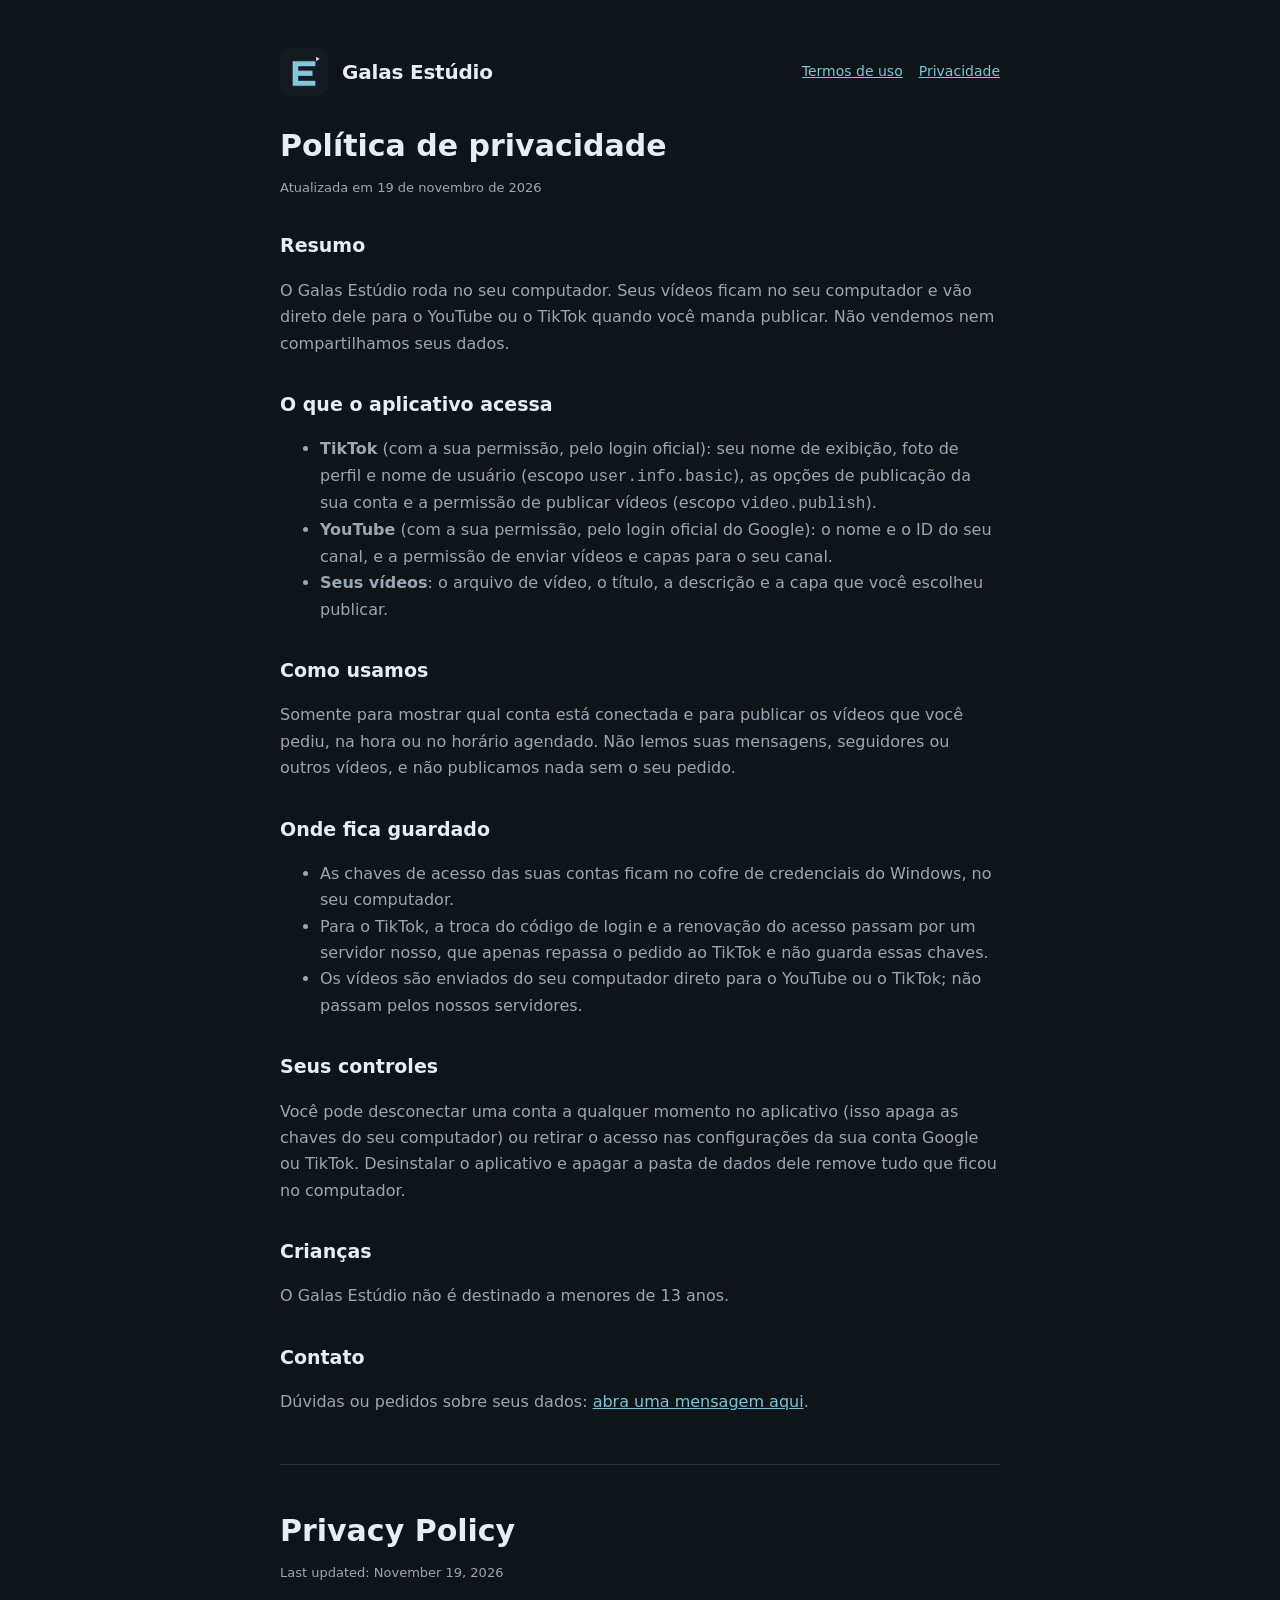
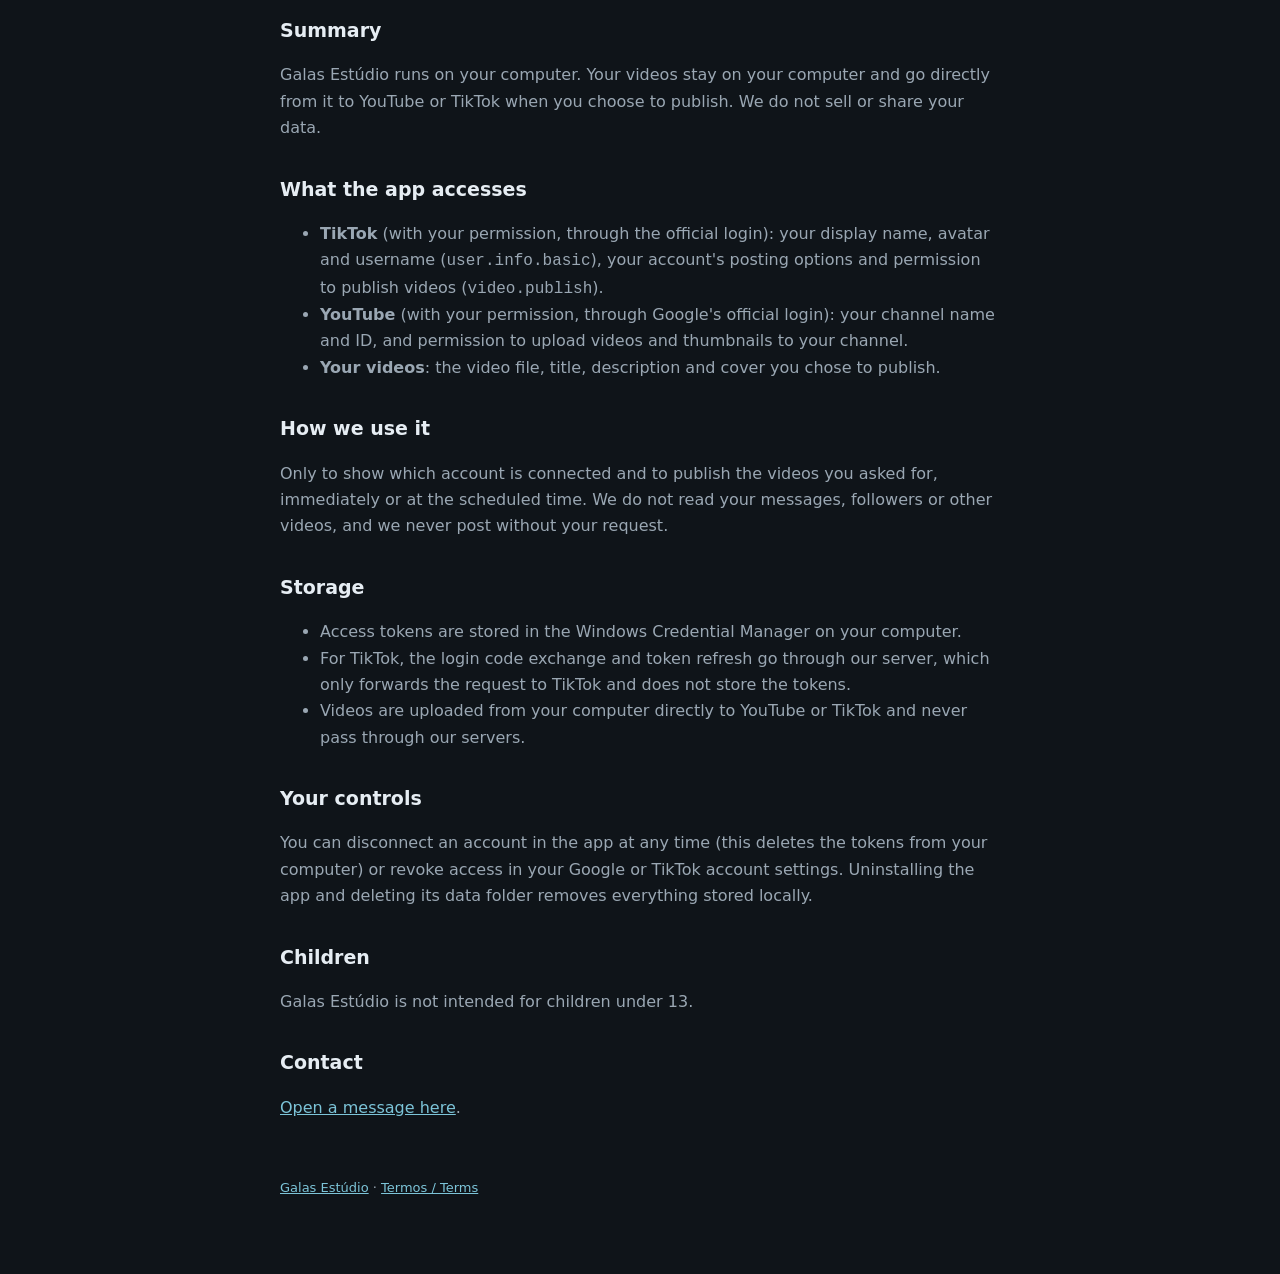
==== docs/privacidade.html @ ee8d67f8 "Site do Galas Estúdio: página inicial, termos de uso e privacidade Co-Authored-By: Claude Opus 5.5 <" ====
<!doctype html>
<html lang="pt-BR">
<head>
<meta charset="utf-8">
<meta name="viewport" content="width=device-width, initial-scale=1">
<title>Política de privacidade · Galas Estúdio</title>
<link rel="icon" href="icone.png">
<link rel="stylesheet" href="estilo.css">
</head>
<body>
<main>
  <header><img src="icone.png" alt=""><b><a href="./" style="color:inherit;text-decoration:none">Galas Estúdio</a></b>
    <nav><a href="termos.html">Termos de uso</a><a href="privacidade.html">Privacidade</a></nav></header>

  <h1>Política de privacidade</h1>
  <p class="data">Atualizada em 19 de novembro de 2026</p>

  <h2>Resumo</h2>
  <p>O Galas Estúdio roda no seu computador. Seus vídeos ficam no seu computador e vão direto dele para o YouTube ou o TikTok quando você manda publicar. Não vendemos nem compartilhamos seus dados.</p>

  <h2>O que o aplicativo acessa</h2>
  <ul>
    <li><b>TikTok</b> (com a sua permissão, pelo login oficial): seu nome de exibição, foto de perfil e nome de usuário (escopo <code>user.info.basic</code>), as opções de publicação da sua conta e a permissão de publicar vídeos (escopo <code>video.publish</code>).</li>
    <li><b>YouTube</b> (com a sua permissão, pelo login oficial do Google): o nome e o ID do seu canal, e a permissão de enviar vídeos e capas para o seu canal.</li>
    <li><b>Seus vídeos</b>: o arquivo de vídeo, o título, a descrição e a capa que você escolheu publicar.</li>
  </ul>

  <h2>Como usamos</h2>
  <p>Somente para mostrar qual conta está conectada e para publicar os vídeos que você pediu, na hora ou no horário agendado. Não lemos suas mensagens, seguidores ou outros vídeos, e não publicamos nada sem o seu pedido.</p>

  <h2>Onde fica guardado</h2>
  <ul>
    <li>As chaves de acesso das suas contas ficam no cofre de credenciais do Windows, no seu computador.</li>
    <li>Para o TikTok, a troca do código de login e a renovação do acesso passam por um servidor nosso, que apenas repassa o pedido ao TikTok e não guarda essas chaves.</li>
    <li>Os vídeos são enviados do seu computador direto para o YouTube ou o TikTok; não passam pelos nossos servidores.</li>
  </ul>

  <h2>Seus controles</h2>
  <p>Você pode desconectar uma conta a qualquer momento no aplicativo (isso apaga as chaves do seu computador) ou retirar o acesso nas configurações da sua conta Google ou TikTok. Desinstalar o aplicativo e apagar a pasta de dados dele remove tudo que ficou no computador.</p>

  <h2>Crianças</h2>
  <p>O Galas Estúdio não é destinado a menores de 13 anos.</p>

  <h2>Contato</h2>
  <p>Dúvidas ou pedidos sobre seus dados: <a href="https://github.com/GaussNoob/galas-estudio-atualizacoes/issues">abra uma mensagem aqui</a>.</p>

  <hr>
  <div lang="en">
  <h1>Privacy Policy</h1>
  <p class="data">Last updated: November 19, 2026</p>
  <h2>Summary</h2>
  <p>Galas Estúdio runs on your computer. Your videos stay on your computer and go directly from it to YouTube or TikTok when you choose to publish. We do not sell or share your data.</p>
  <h2>What the app accesses</h2>
  <ul>
    <li><b>TikTok</b> (with your permission, through the official login): your display name, avatar and username (<code>user.info.basic</code>), your account's posting options and permission to publish videos (<code>video.publish</code>).</li>
    <li><b>YouTube</b> (with your permission, through Google's official login): your channel name and ID, and permission to upload videos and thumbnails to your channel.</li>
    <li><b>Your videos</b>: the video file, title, description and cover you chose to publish.</li>
  </ul>
  <h2>How we use it</h2>
  <p>Only to show which account is connected and to publish the videos you asked for, immediately or at the scheduled time. We do not read your messages, followers or other videos, and we never post without your request.</p>
  <h2>Storage</h2>
  <ul>
    <li>Access tokens are stored in the Windows Credential Manager on your computer.</li>
    <li>For TikTok, the login code exchange and token refresh go through our server, which only forwards the request to TikTok and does not store the tokens.</li>
    <li>Videos are uploaded from your computer directly to YouTube or TikTok and never pass through our servers.</li>
  </ul>
  <h2>Your controls</h2>
  <p>You can disconnect an account in the app at any time (this deletes the tokens from your computer) or revoke access in your Google or TikTok account settings. Uninstalling the app and deleting its data folder removes everything stored locally.</p>
  <h2>Children</h2>
  <p>Galas Estúdio is not intended for children under 13.</p>
  <h2>Contact</h2>
  <p><a href="https://github.com/GaussNoob/galas-estudio-atualizacoes/issues">Open a message here</a>.</p>
  </div>
  <footer><a href="./">Galas Estúdio</a> · <a href="termos.html">Termos / Terms</a></footer>
</main>
</body>
</html>
---- docs/estilo.css ----
:root {--bg: #0f1419; --panel: #161c22; --line: #263039; --text: #e6edf3; --dim: #9aa7b3; --accent: #7cc4d8;}
* {box-sizing: border-box;}
body {margin: 0; background: var(--bg); color: var(--text); font: 16px/1.65 system-ui, -apple-system, "Segoe UI", sans-serif;}
main {max-width: 760px; margin: 0 auto; padding: 48px 20px 80px;}
header {display: flex; align-items: center; gap: 14px; margin-bottom: 32px;}
header img {width: 48px; height: 48px; border-radius: 12px;}
header b {font-size: 20px; letter-spacing: -.2px;}
nav {display: flex; flex-wrap: wrap; gap: 16px; margin-left: auto; font-size: 14px;}
a {color: var(--accent);}
h1 {font-size: 30px; line-height: 1.2; margin: 0 0 8px;}
h2 {font-size: 19px; margin: 32px 0 6px;}
p, li {color: var(--dim);}
.data {font-size: 13px; color: var(--dim);}
.cartao {background: var(--panel); border: 1px solid var(--line); border-radius: 14px; padding: 20px 22px; margin: 20px 0;}
hr {border: 0; border-top: 1px solid var(--line); margin: 48px 0;}
footer {margin-top: 56px; font-size: 13px; color: var(--dim);}
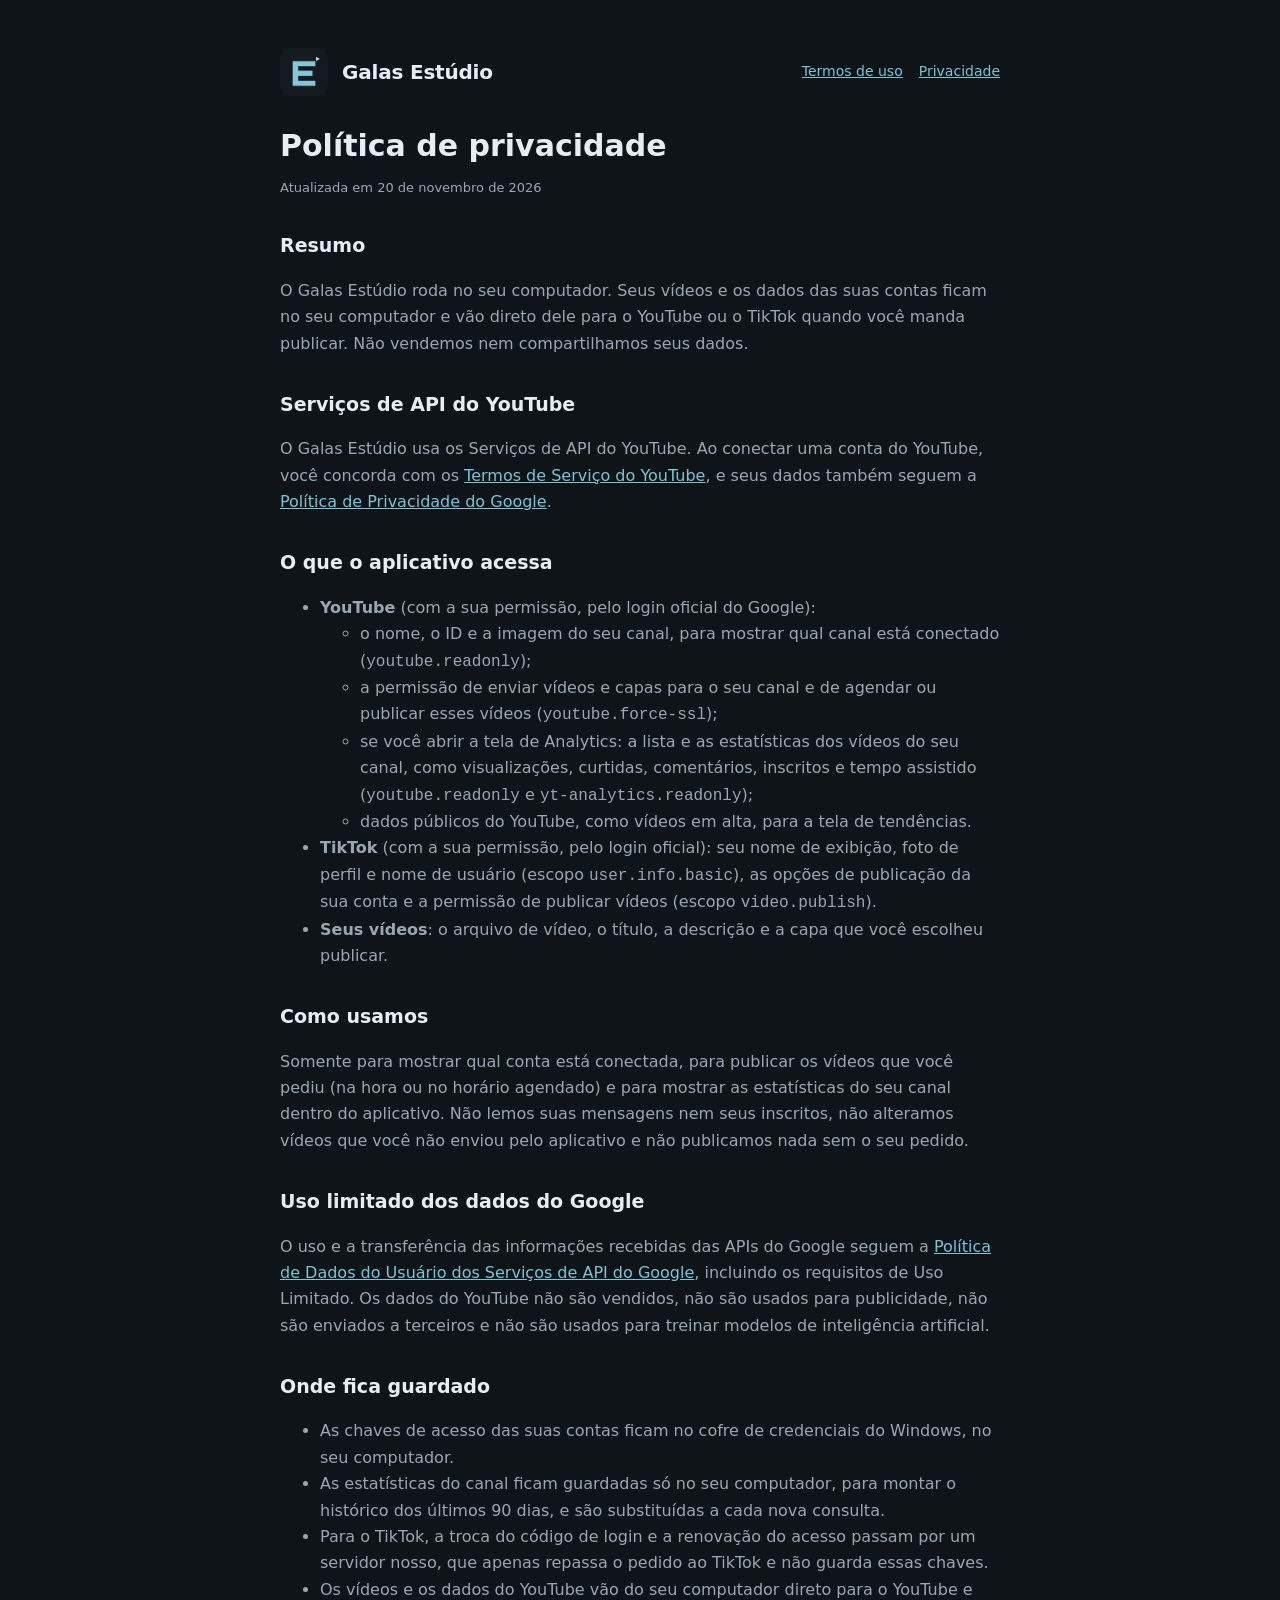
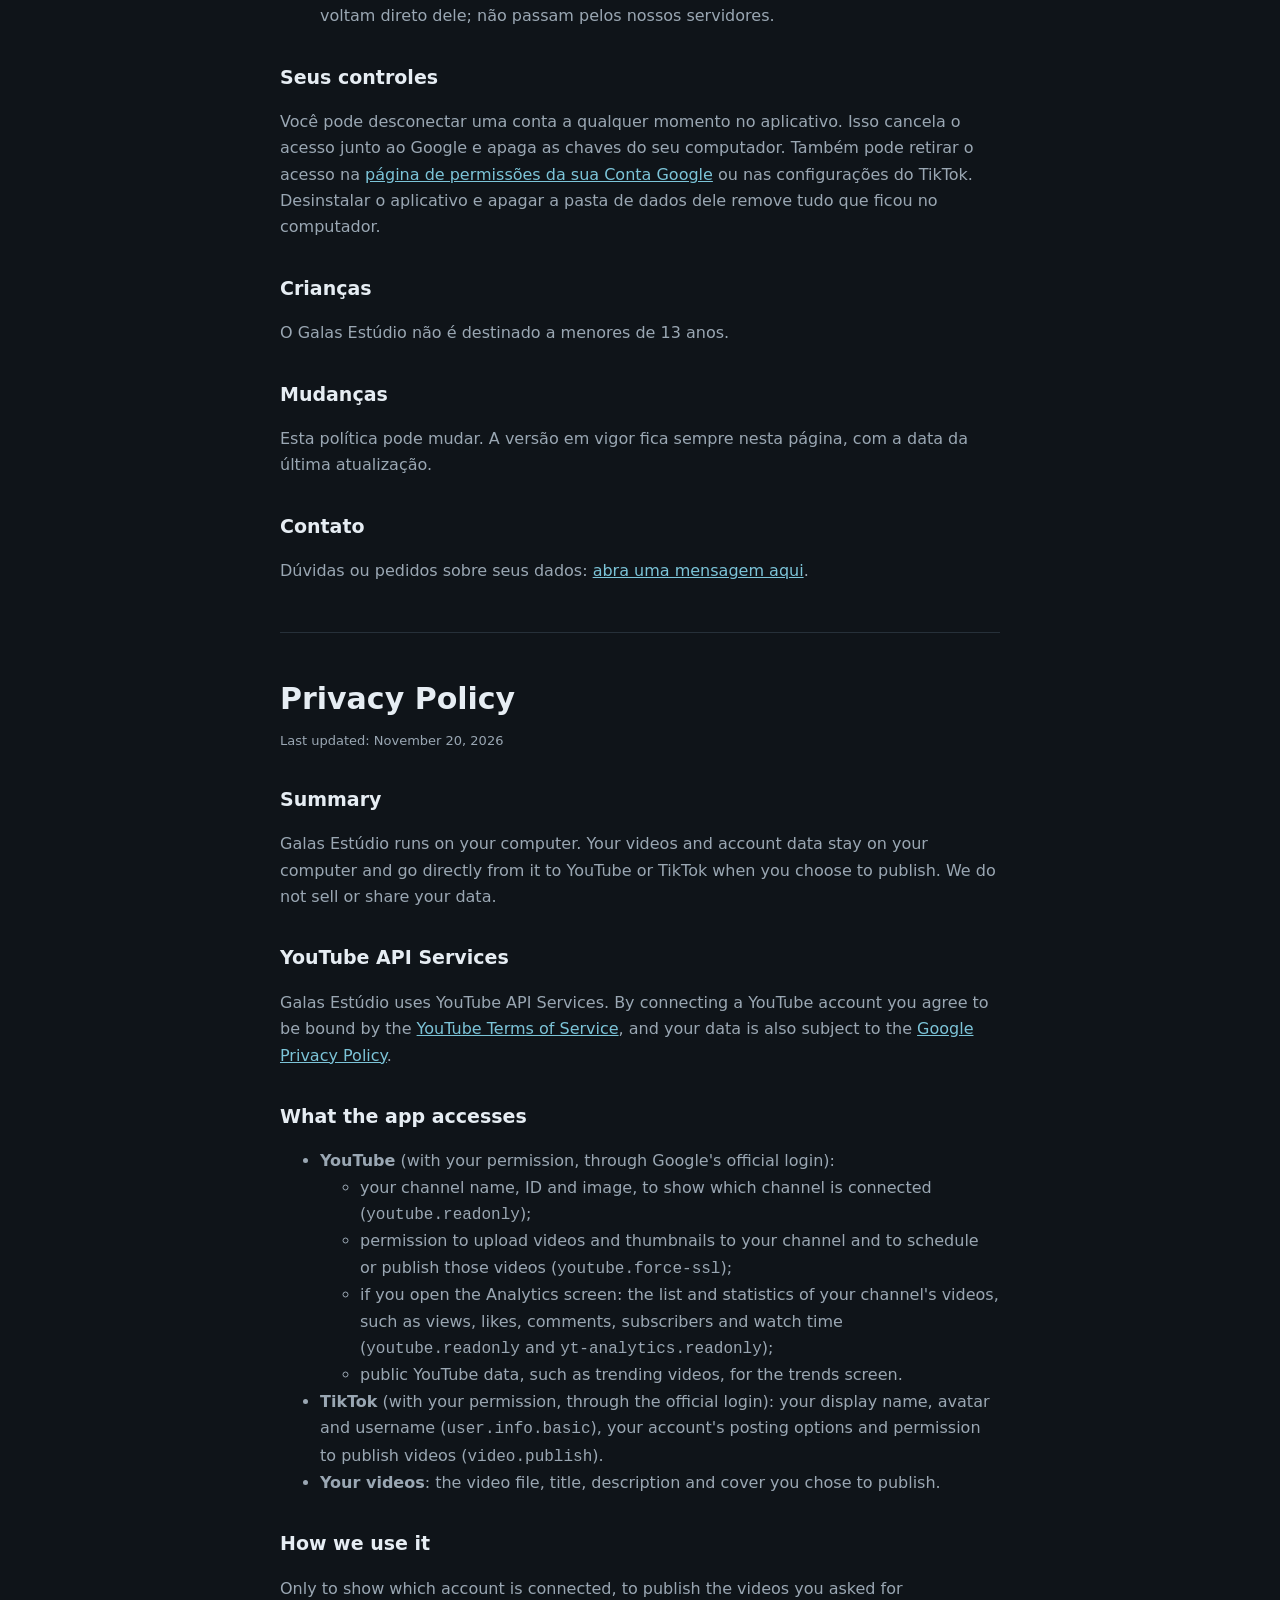
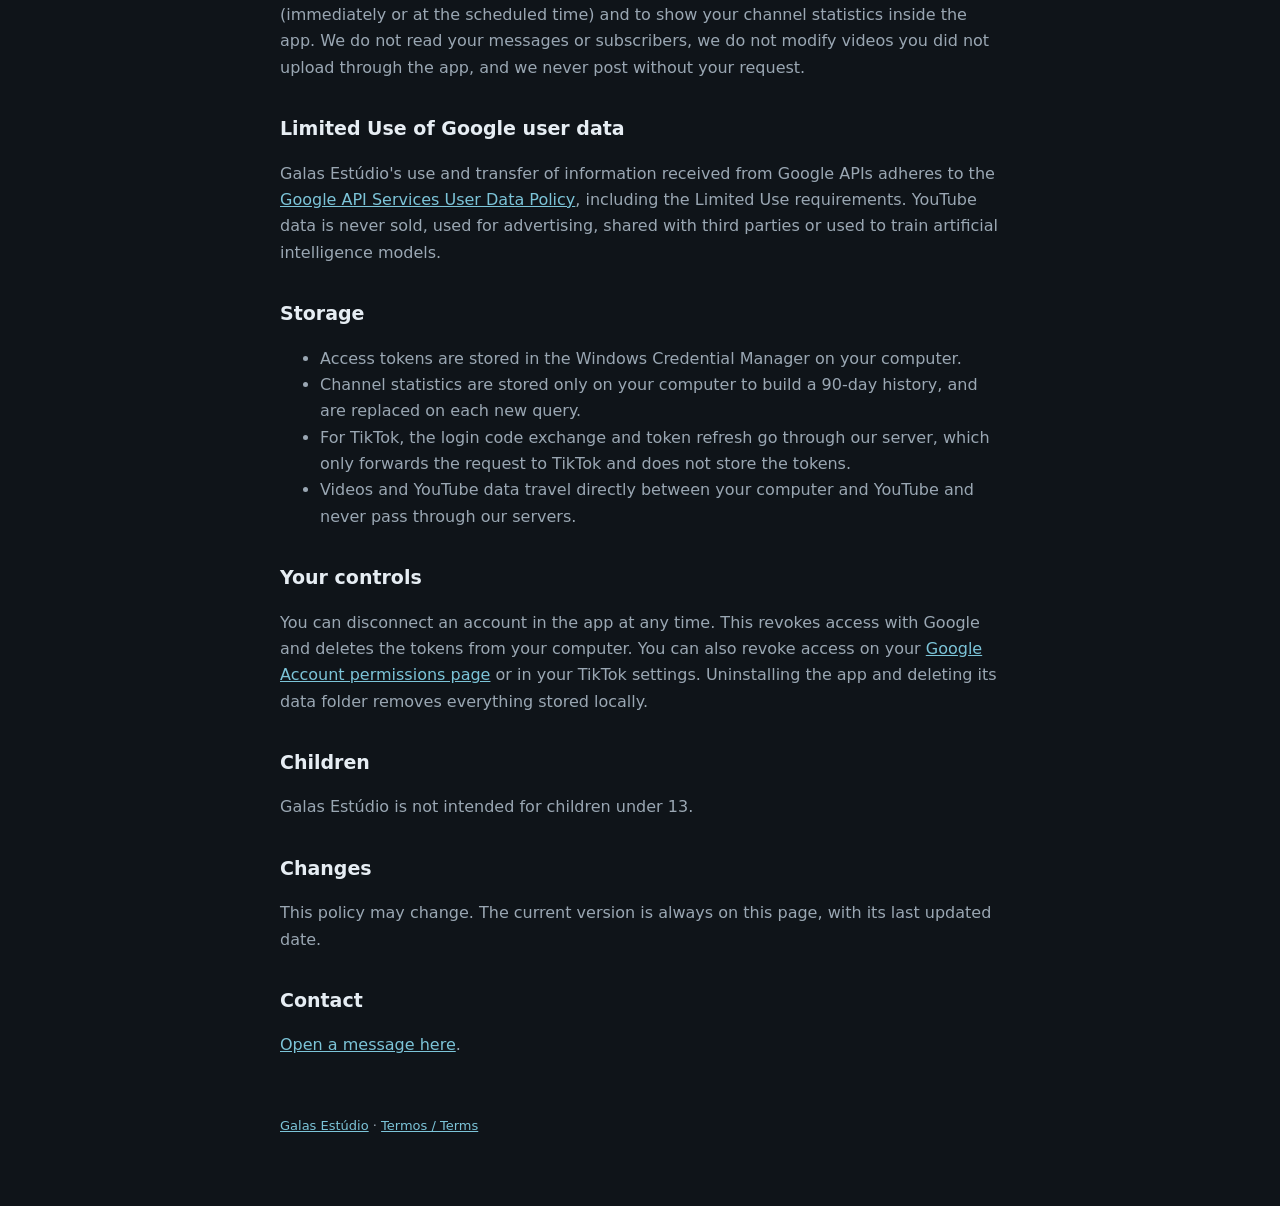
==== commit 046d64cb: "Site: privacidade com YouTube Analytics e Uso Limitado do Google" ====
--- a/docs/privacidade.html
+++ b/docs/privacidade.html
@@ -13,33 +13,50 @@
     <nav><a href="termos.html">Termos de uso</a><a href="privacidade.html">Privacidade</a></nav></header>
 
   <h1>Política de privacidade</h1>
-  <p class="data">Atualizada em 19 de novembro de 2026</p>
+  <p class="data">Atualizada em 20 de novembro de 2026</p>
 
   <h2>Resumo</h2>
-  <p>O Galas Estúdio roda no seu computador. Seus vídeos ficam no seu computador e vão direto dele para o YouTube ou o TikTok quando você manda publicar. Não vendemos nem compartilhamos seus dados.</p>
+  <p>O Galas Estúdio roda no seu computador. Seus vídeos e os dados das suas contas ficam no seu computador e vão direto dele para o YouTube ou o TikTok quando você manda publicar. Não vendemos nem compartilhamos seus dados.</p>
+
+  <h2>Serviços de API do YouTube</h2>
+  <p>O Galas Estúdio usa os Serviços de API do YouTube. Ao conectar uma conta do YouTube, você concorda com os <a href="https://www.youtube.com/t/terms">Termos de Serviço do YouTube</a>, e seus dados também seguem a <a href="https://policies.google.com/privacy">Política de Privacidade do Google</a>.</p>
 
   <h2>O que o aplicativo acessa</h2>
   <ul>
+    <li><b>YouTube</b> (com a sua permissão, pelo login oficial do Google):
+      <ul>
+        <li>o nome, o ID e a imagem do seu canal, para mostrar qual canal está conectado (<code>youtube.readonly</code>);</li>
+        <li>a permissão de enviar vídeos e capas para o seu canal e de agendar ou publicar esses vídeos (<code>youtube.force-ssl</code>);</li>
+        <li>se você abrir a tela de Analytics: a lista e as estatísticas dos vídeos do seu canal, como visualizações, curtidas, comentários, inscritos e tempo assistido (<code>youtube.readonly</code> e <code>yt-analytics.readonly</code>);</li>
+        <li>dados públicos do YouTube, como vídeos em alta, para a tela de tendências.</li>
+      </ul>
+    </li>
     <li><b>TikTok</b> (com a sua permissão, pelo login oficial): seu nome de exibição, foto de perfil e nome de usuário (escopo <code>user.info.basic</code>), as opções de publicação da sua conta e a permissão de publicar vídeos (escopo <code>video.publish</code>).</li>
-    <li><b>YouTube</b> (com a sua permissão, pelo login oficial do Google): o nome e o ID do seu canal, e a permissão de enviar vídeos e capas para o seu canal.</li>
     <li><b>Seus vídeos</b>: o arquivo de vídeo, o título, a descrição e a capa que você escolheu publicar.</li>
   </ul>
 
   <h2>Como usamos</h2>
-  <p>Somente para mostrar qual conta está conectada e para publicar os vídeos que você pediu, na hora ou no horário agendado. Não lemos suas mensagens, seguidores ou outros vídeos, e não publicamos nada sem o seu pedido.</p>
+  <p>Somente para mostrar qual conta está conectada, para publicar os vídeos que você pediu (na hora ou no horário agendado) e para mostrar as estatísticas do seu canal dentro do aplicativo. Não lemos suas mensagens nem seus inscritos, não alteramos vídeos que você não enviou pelo aplicativo e não publicamos nada sem o seu pedido.</p>
+
+  <h2>Uso limitado dos dados do Google</h2>
+  <p>O uso e a transferência das informações recebidas das APIs do Google seguem a <a href="https://developers.google.com/terms/api-services-user-data-policy">Política de Dados do Usuário dos Serviços de API do Google</a>, incluindo os requisitos de Uso Limitado. Os dados do YouTube não são vendidos, não são usados para publicidade, não são enviados a terceiros e não são usados para treinar modelos de inteligência artificial.</p>
 
   <h2>Onde fica guardado</h2>
   <ul>
     <li>As chaves de acesso das suas contas ficam no cofre de credenciais do Windows, no seu computador.</li>
+    <li>As estatísticas do canal ficam guardadas só no seu computador, para montar o histórico dos últimos 90 dias, e são substituídas a cada nova consulta.</li>
     <li>Para o TikTok, a troca do código de login e a renovação do acesso passam por um servidor nosso, que apenas repassa o pedido ao TikTok e não guarda essas chaves.</li>
-    <li>Os vídeos são enviados do seu computador direto para o YouTube ou o TikTok; não passam pelos nossos servidores.</li>
+    <li>Os vídeos e os dados do YouTube vão do seu computador direto para o YouTube e voltam direto dele; não passam pelos nossos servidores.</li>
   </ul>
 
   <h2>Seus controles</h2>
-  <p>Você pode desconectar uma conta a qualquer momento no aplicativo (isso apaga as chaves do seu computador) ou retirar o acesso nas configurações da sua conta Google ou TikTok. Desinstalar o aplicativo e apagar a pasta de dados dele remove tudo que ficou no computador.</p>
+  <p>Você pode desconectar uma conta a qualquer momento no aplicativo. Isso cancela o acesso junto ao Google e apaga as chaves do seu computador. Também pode retirar o acesso na <a href="https://myaccount.google.com/permissions">página de permissões da sua Conta Google</a> ou nas configurações do TikTok. Desinstalar o aplicativo e apagar a pasta de dados dele remove tudo que ficou no computador.</p>
 
   <h2>Crianças</h2>
   <p>O Galas Estúdio não é destinado a menores de 13 anos.</p>
+
+  <h2>Mudanças</h2>
+  <p>Esta política pode mudar. A versão em vigor fica sempre nesta página, com a data da última atualização.</p>
 
   <h2>Contato</h2>
   <p>Dúvidas ou pedidos sobre seus dados: <a href="https://github.com/GaussNoob/galas-estudio-atualizacoes/issues">abra uma mensagem aqui</a>.</p>
@@ -47,27 +64,41 @@
   <hr>
   <div lang="en">
   <h1>Privacy Policy</h1>
-  <p class="data">Last updated: November 19, 2026</p>
+  <p class="data">Last updated: November 20, 2026</p>
   <h2>Summary</h2>
-  <p>Galas Estúdio runs on your computer. Your videos stay on your computer and go directly from it to YouTube or TikTok when you choose to publish. We do not sell or share your data.</p>
+  <p>Galas Estúdio runs on your computer. Your videos and account data stay on your computer and go directly from it to YouTube or TikTok when you choose to publish. We do not sell or share your data.</p>
+  <h2>YouTube API Services</h2>
+  <p>Galas Estúdio uses YouTube API Services. By connecting a YouTube account you agree to be bound by the <a href="https://www.youtube.com/t/terms">YouTube Terms of Service</a>, and your data is also subject to the <a href="https://policies.google.com/privacy">Google Privacy Policy</a>.</p>
   <h2>What the app accesses</h2>
   <ul>
+    <li><b>YouTube</b> (with your permission, through Google's official login):
+      <ul>
+        <li>your channel name, ID and image, to show which channel is connected (<code>youtube.readonly</code>);</li>
+        <li>permission to upload videos and thumbnails to your channel and to schedule or publish those videos (<code>youtube.force-ssl</code>);</li>
+        <li>if you open the Analytics screen: the list and statistics of your channel's videos, such as views, likes, comments, subscribers and watch time (<code>youtube.readonly</code> and <code>yt-analytics.readonly</code>);</li>
+        <li>public YouTube data, such as trending videos, for the trends screen.</li>
+      </ul>
+    </li>
     <li><b>TikTok</b> (with your permission, through the official login): your display name, avatar and username (<code>user.info.basic</code>), your account's posting options and permission to publish videos (<code>video.publish</code>).</li>
-    <li><b>YouTube</b> (with your permission, through Google's official login): your channel name and ID, and permission to upload videos and thumbnails to your channel.</li>
     <li><b>Your videos</b>: the video file, title, description and cover you chose to publish.</li>
   </ul>
   <h2>How we use it</h2>
-  <p>Only to show which account is connected and to publish the videos you asked for, immediately or at the scheduled time. We do not read your messages, followers or other videos, and we never post without your request.</p>
+  <p>Only to show which account is connected, to publish the videos you asked for (immediately or at the scheduled time) and to show your channel statistics inside the app. We do not read your messages or subscribers, we do not modify videos you did not upload through the app, and we never post without your request.</p>
+  <h2>Limited Use of Google user data</h2>
+  <p>Galas Estúdio's use and transfer of information received from Google APIs adheres to the <a href="https://developers.google.com/terms/api-services-user-data-policy">Google API Services User Data Policy</a>, including the Limited Use requirements. YouTube data is never sold, used for advertising, shared with third parties or used to train artificial intelligence models.</p>
   <h2>Storage</h2>
   <ul>
     <li>Access tokens are stored in the Windows Credential Manager on your computer.</li>
+    <li>Channel statistics are stored only on your computer to build a 90-day history, and are replaced on each new query.</li>
     <li>For TikTok, the login code exchange and token refresh go through our server, which only forwards the request to TikTok and does not store the tokens.</li>
-    <li>Videos are uploaded from your computer directly to YouTube or TikTok and never pass through our servers.</li>
+    <li>Videos and YouTube data travel directly between your computer and YouTube and never pass through our servers.</li>
   </ul>
   <h2>Your controls</h2>
-  <p>You can disconnect an account in the app at any time (this deletes the tokens from your computer) or revoke access in your Google or TikTok account settings. Uninstalling the app and deleting its data folder removes everything stored locally.</p>
+  <p>You can disconnect an account in the app at any time. This revokes access with Google and deletes the tokens from your computer. You can also revoke access on your <a href="https://myaccount.google.com/permissions">Google Account permissions page</a> or in your TikTok settings. Uninstalling the app and deleting its data folder removes everything stored locally.</p>
   <h2>Children</h2>
   <p>Galas Estúdio is not intended for children under 13.</p>
+  <h2>Changes</h2>
+  <p>This policy may change. The current version is always on this page, with its last updated date.</p>
   <h2>Contact</h2>
   <p><a href="https://github.com/GaussNoob/galas-estudio-atualizacoes/issues">Open a message here</a>.</p>
   </div>
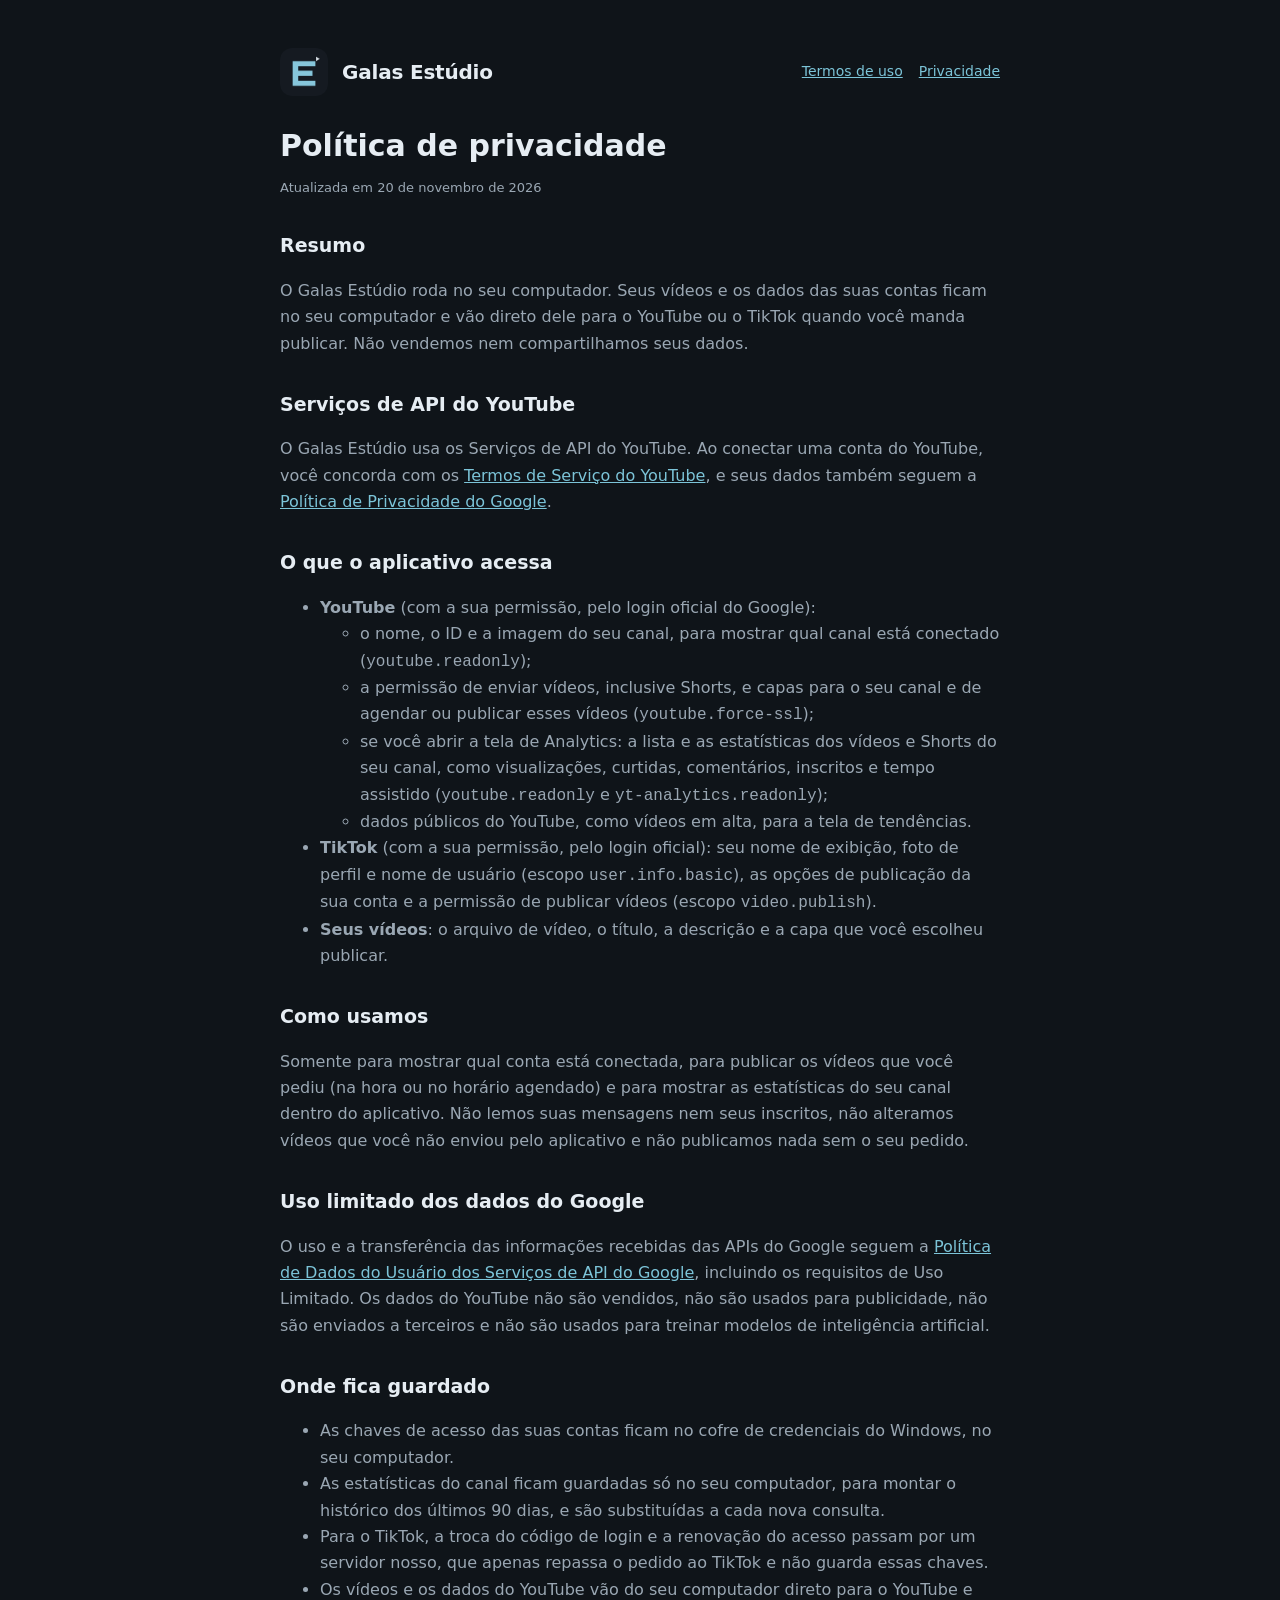
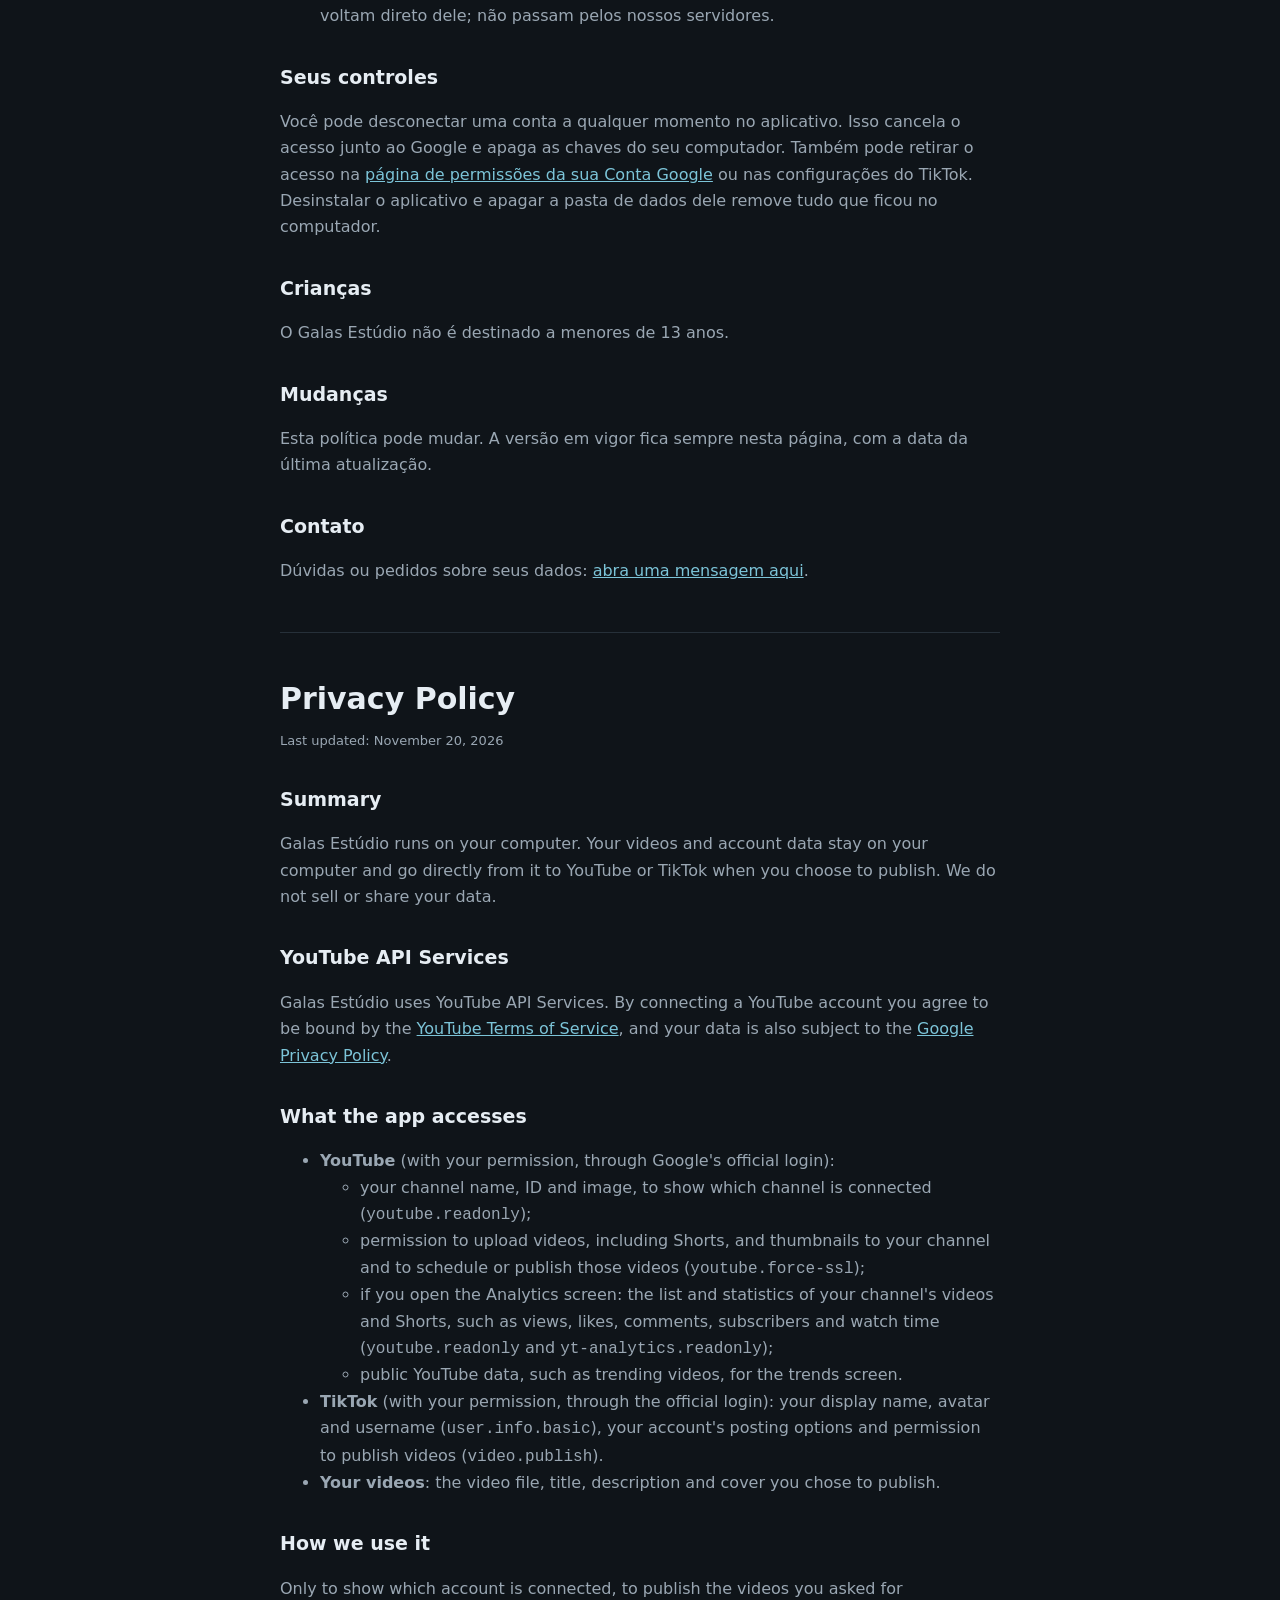
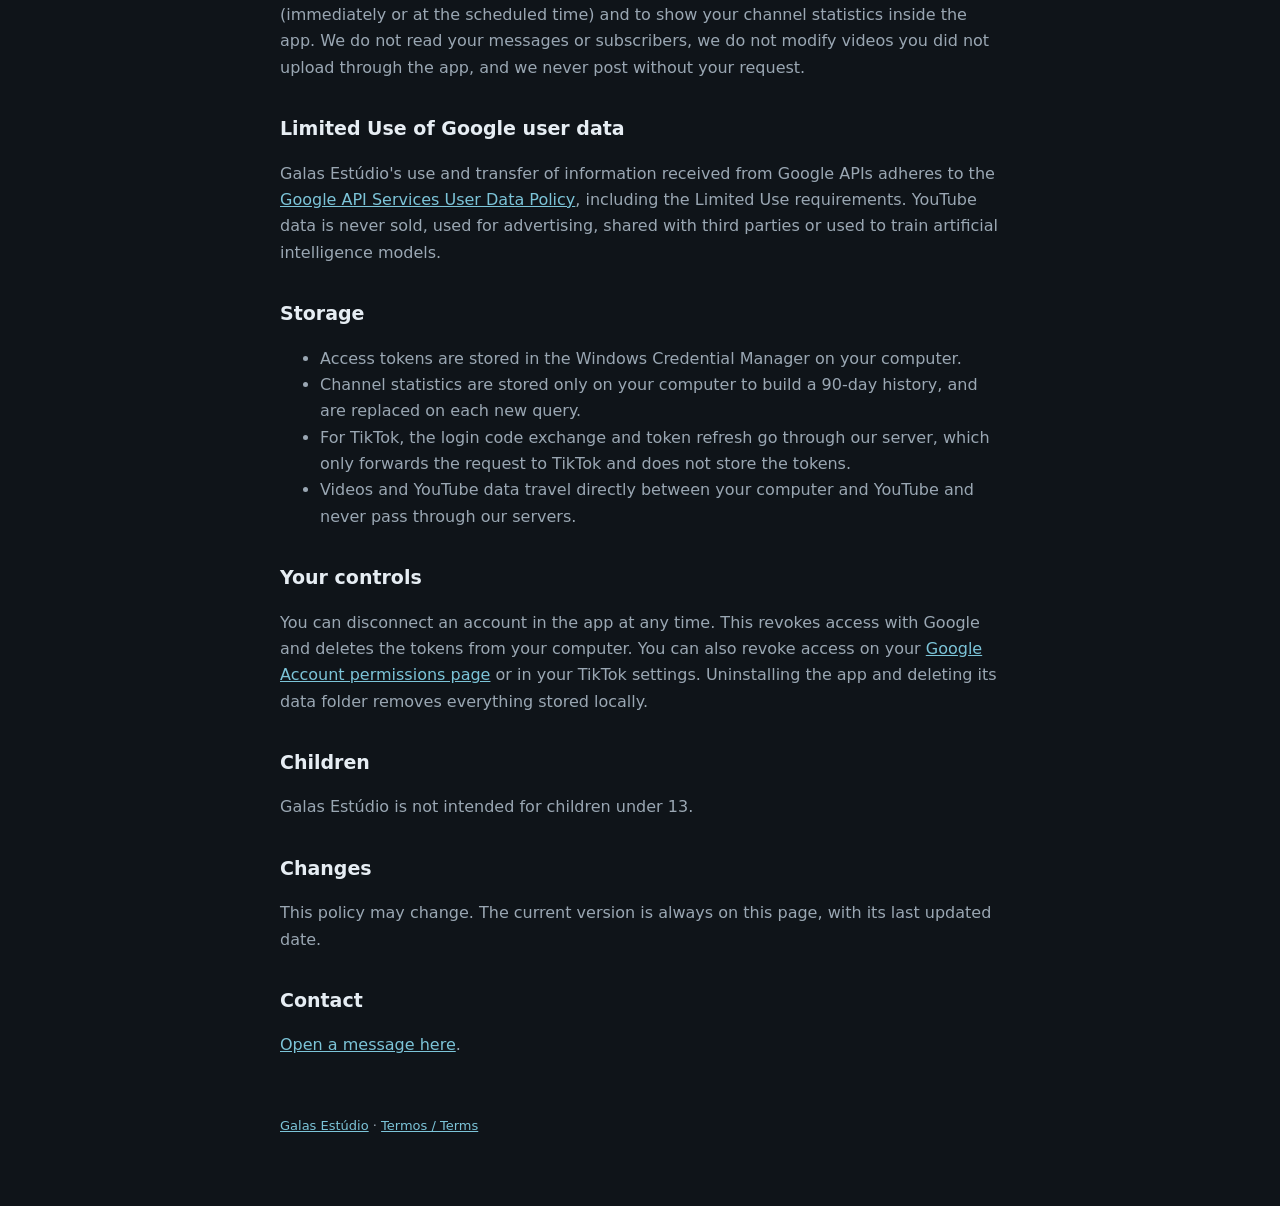
==== commit b4748d7a: "Site: privacidade cita YouTube Shorts" ====
--- a/docs/privacidade.html
+++ b/docs/privacidade.html
@@ -26,8 +26,8 @@
     <li><b>YouTube</b> (com a sua permissão, pelo login oficial do Google):
       <ul>
         <li>o nome, o ID e a imagem do seu canal, para mostrar qual canal está conectado (<code>youtube.readonly</code>);</li>
-        <li>a permissão de enviar vídeos e capas para o seu canal e de agendar ou publicar esses vídeos (<code>youtube.force-ssl</code>);</li>
-        <li>se você abrir a tela de Analytics: a lista e as estatísticas dos vídeos do seu canal, como visualizações, curtidas, comentários, inscritos e tempo assistido (<code>youtube.readonly</code> e <code>yt-analytics.readonly</code>);</li>
+        <li>a permissão de enviar vídeos, inclusive Shorts, e capas para o seu canal e de agendar ou publicar esses vídeos (<code>youtube.force-ssl</code>);</li>
+        <li>se você abrir a tela de Analytics: a lista e as estatísticas dos vídeos e Shorts do seu canal, como visualizações, curtidas, comentários, inscritos e tempo assistido (<code>youtube.readonly</code> e <code>yt-analytics.readonly</code>);</li>
         <li>dados públicos do YouTube, como vídeos em alta, para a tela de tendências.</li>
       </ul>
     </li>
@@ -74,8 +74,8 @@
     <li><b>YouTube</b> (with your permission, through Google's official login):
       <ul>
         <li>your channel name, ID and image, to show which channel is connected (<code>youtube.readonly</code>);</li>
-        <li>permission to upload videos and thumbnails to your channel and to schedule or publish those videos (<code>youtube.force-ssl</code>);</li>
-        <li>if you open the Analytics screen: the list and statistics of your channel's videos, such as views, likes, comments, subscribers and watch time (<code>youtube.readonly</code> and <code>yt-analytics.readonly</code>);</li>
+        <li>permission to upload videos, including Shorts, and thumbnails to your channel and to schedule or publish those videos (<code>youtube.force-ssl</code>);</li>
+        <li>if you open the Analytics screen: the list and statistics of your channel's videos and Shorts, such as views, likes, comments, subscribers and watch time (<code>youtube.readonly</code> and <code>yt-analytics.readonly</code>);</li>
         <li>public YouTube data, such as trending videos, for the trends screen.</li>
       </ul>
     </li>
